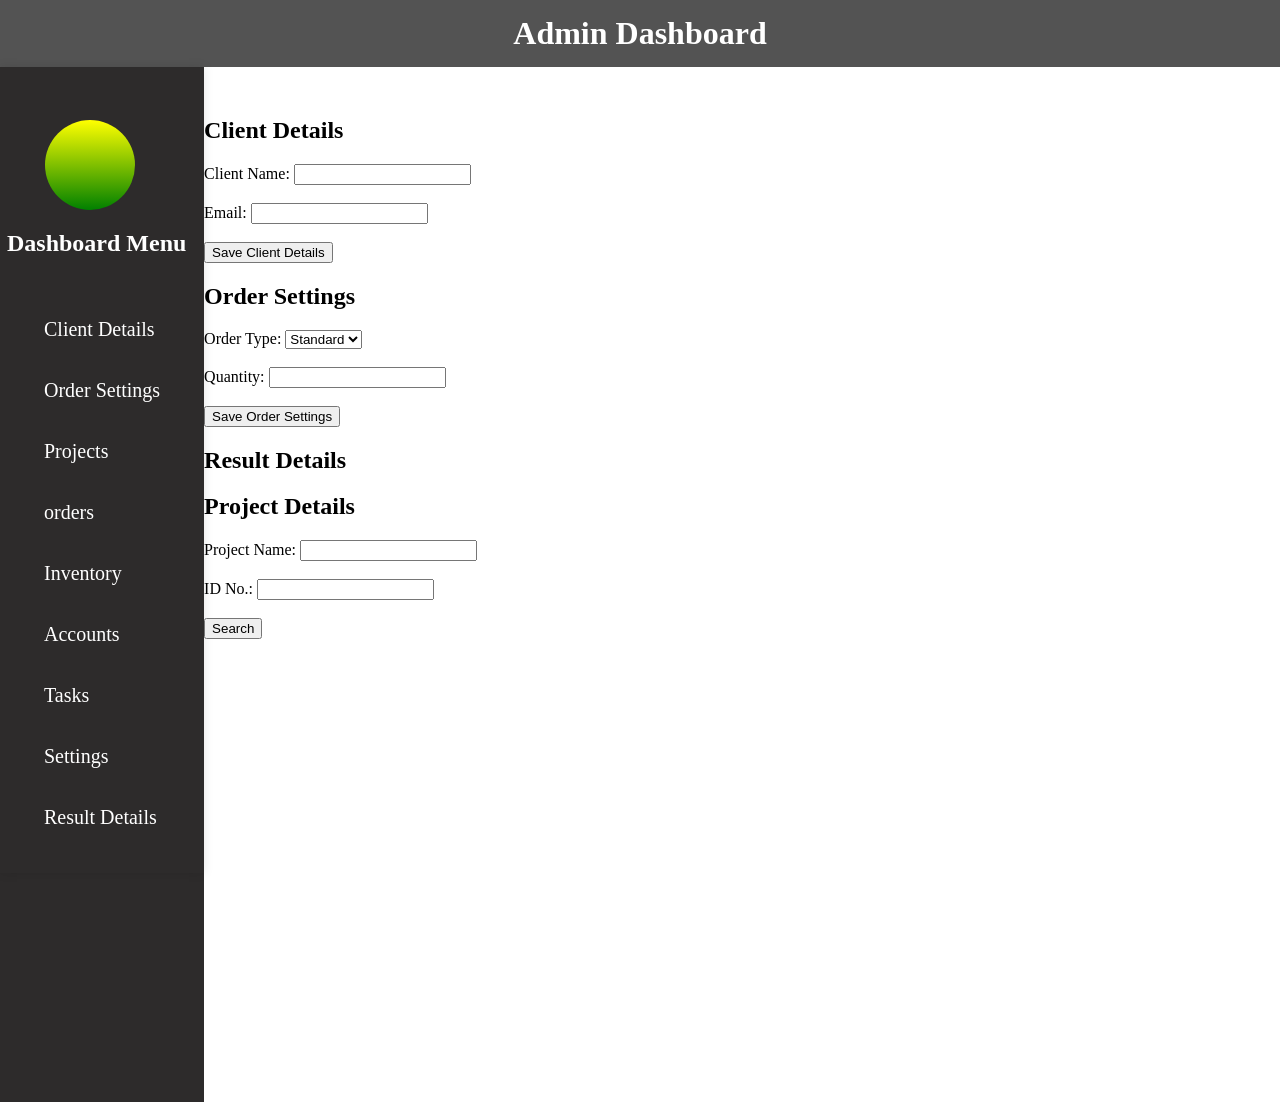
==== Dashboard.html @ ef1d1510 "Add files via upload" ====
<!DOCTYPE html>
<html lang="en">
<head>
<meta charset="UTF-8">
<meta name="viewport" content="width=device-width, initial-scale=1.0">
<title>Dashboard</title>
<style>
    body{
        margin: 0px;
        padding: 0px;
        background-image: url('dashboard image 2.png');
        background-size: cover; 
        background-repeat: no-repeat;
    }
    aside{
        float: left;
        background-color: rgb(45, 43, 43);
        color: white;
        height:115vh;
    }
    aside ul li{
        list-style: none;
        padding: 4px 20px 4px 20px;
        margin: 30px 10px 30px 10px;
    }
    aside ul li:hover{
        background-color: rgb(75,74,74) ;
        scale:1.2;
        transition: scale 1s;
    }
    aside ul li a{
        text-decoration: none;
        color: white;
        font-size: 20px;
    }
    #admin{
        background-color: rgba(0, 0, 0, 0.673);
        color: white;
        padding: 15px;
        margin: 0px;
    }
    .sidebar h2 {
    margin-bottom: 20px;
    font-size: 1.5rem;
    }

    #logo{
        width: 90px;
        height: 90px;
        padding: 0px;
        border-radius: 50%;
        background: linear-gradient(yellow,green);
    }

    .sidebar ul {
    list-style-type: none;
    padding: 7px;
    }

    .sidebar ul li {
    margin-bottom: 10px;
    }
    .sidebar ul li:hover {
        background-color: rgb(75,74,74) ;
        scale:1.2;
        transition: scale 1s;

    }
    .main-content {
    width: 85%;
    padding: 30px;
    
    }

   .content {
    display: block;
   }

   .content_active {
    display: block;
    margin-left: 20px;
   }
   .container {
    display: flex;
    width: 100%;
    max-width: 1200px;
    box-shadow: 0 0 10px rgba(0,0,0,0.1);
    overflow: hidden;
    background-image: url('chartimg.png');
}
   

    
</style>

</head>
<body>
    <center><h1 id="admin">Admin Dashboard</h1></center>
    <aside>
        <div class="container">
            <div class="sidebar">

                
        <ul>
            <li id="logo" style="margin-left:20%;"></li>
                <h2>Dashboard Menu</h2>
            <ul>
                <li><a href="#" id="clientDetails">Client Details</a></li>
                <li><a href="#" id="orderSettings">Order Settings</a></li>
                <li><a href="#" id="project"> Projects </a></li>
                <li><a href="#" id="order"> orders </a></li>
                <li><a href="#" id="inventory"> Inventory </a></li>
                <li><a href="#" id="account"> Accounts </a></li>
                <li><a href="#" id="tasks"> Tasks </a></li>
                <li><a href="#" id="Settings"> Settings</a></li>
                <li><a href="#" id="resultDetails">Result Details</a></li>
            </ul>
        </ul>
    </aside>   
</div>
<div class="main-content">
    <div id="clientDetailsContent" class="content_active">
        <!-- Client Details Form -->
        <h2>Client Details</h2>
        <form id="clientForm">
            <label for="clientName">Client Name:</label>
            <input type="text" id="clientName" name="clientName" required><br><br>
            <label for="clientEmail">Email:</label>
            <input type="email" id="clientEmail" name="clientEmail" required><br><br>
            <button type="submit">Save Client Details</button>
        </form>
    </div>
    <div id="orderSettingsContent" class="content">
        <!-- Order Settings Form -->
        <h2>Order Settings</h2>
        <form id="orderForm">
            <label for="orderType">Order Type:</label>
            <select id="orderType" name="orderType">
                <option value="standard">Standard</option>
                <option value="express">Express</option>
            </select><br><br>
            <label for="orderQuantity">Quantity:</label>
            <input type="number" id="orderQuantity" name="orderQuantity" required><br><br>
            <button type="submit">Save Order Settings</button>
        </form>
    </div>
    <div id="resultDetailsContent" class="content">
        <!-- Result Details Display -->
        <h2>Result Details</h2>
        <div id="resultDisplay">
            <!-- Results will be displayed here dynamically -->
        </div>
    <div id="project" class="content">
                <!-- project Details Form -->
                <h2>Project Details</h2>
                <form id="projectForm">
                <label for="Project">Project Name:</label>
            <input type="text" id="projectName" name="projectName" required><br><br>
            <label for="Projectidno.">ID No.:</label>
            <input type="ID" id="ID" name="idno." required><br><br>
            <button type="submit"> Search </button>    
        </div>
    </div>
</div>
</div> 
  

<script src="crud/Dashboard.js"></script>
</body>
</html>
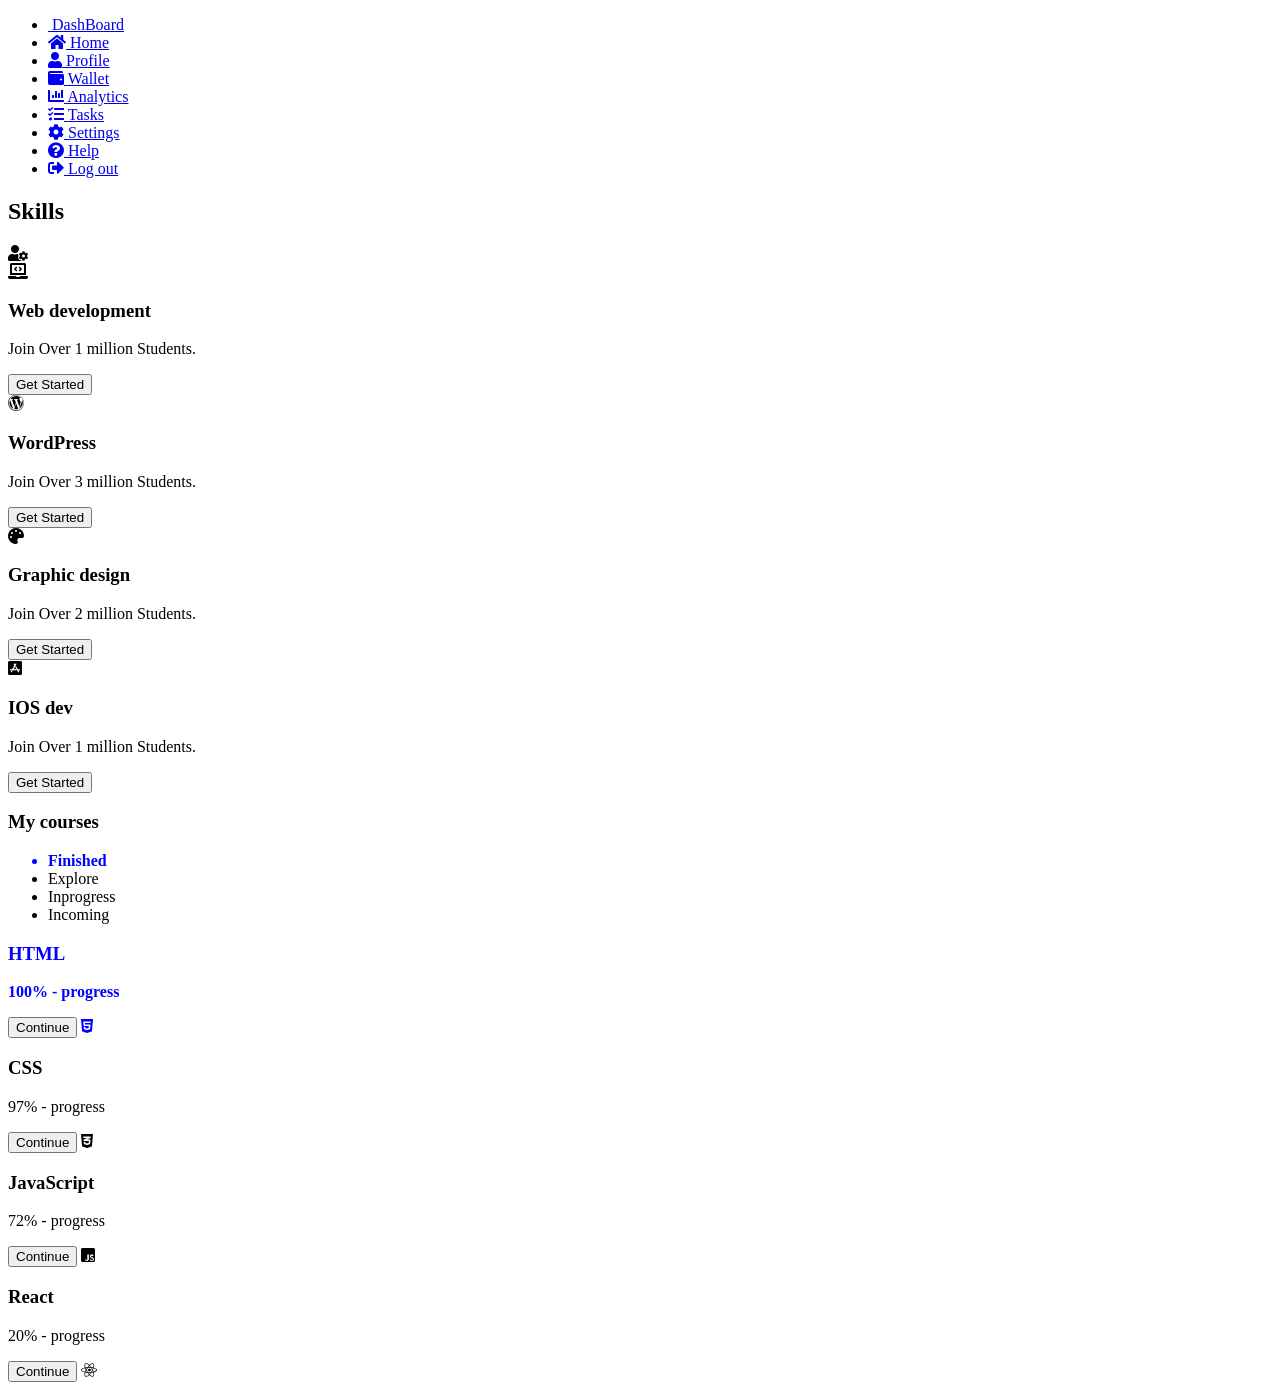
==== commit 01ad7745: "Update Dashboard.html" ====
--- a/Dashboard.html
+++ b/Dashboard.html
@@ -1,170 +1,150 @@
 <!DOCTYPE html>
 <html lang="en">
 <head>
-<meta charset="UTF-8">
-<meta name="viewport" content="width=device-width, initial-scale=1.0">
-<title>Dashboard</title>
-<style>
-    body{
-        margin: 0px;
-        padding: 0px;
-        background-image: url('dashboard image 2.png');
-        background-size: cover; 
-        background-repeat: no-repeat;
+  <meta charset="UTF-8" />
+  <title>Dashboard | RDB</title>
+  <link rel="stylesheet" href="Dashboard.css" />
+  <link rel="stylesheet" href="https://cdnjs.cloudflare.com/ajax/libs/font-awesome/5.15.4/css/all.min.css"/>
+  <style>
+    /* Additional style for demonstration purposes */
+    .active {
+      font-weight: bold;
+      color: blue;
     }
-    aside{
-        float: left;
-        background-color: rgb(45, 43, 43);
-        color: white;
-        height:115vh;
-    }
-    aside ul li{
-        list-style: none;
-        padding: 4px 20px 4px 20px;
-        margin: 30px 10px 30px 10px;
-    }
-    aside ul li:hover{
-        background-color: rgb(75,74,74) ;
-        scale:1.2;
-        transition: scale 1s;
-    }
-    aside ul li a{
-        text-decoration: none;
-        color: white;
-        font-size: 20px;
-    }
-    #admin{
-        background-color: rgba(0, 0, 0, 0.673);
-        color: white;
-        padding: 15px;
-        margin: 0px;
-    }
-    .sidebar h2 {
-    margin-bottom: 20px;
-    font-size: 1.5rem;
-    }
-
-    #logo{
-        width: 90px;
-        height: 90px;
-        padding: 0px;
-        border-radius: 50%;
-        background: linear-gradient(yellow,green);
-    }
-
-    .sidebar ul {
-    list-style-type: none;
-    padding: 7px;
-    }
-
-    .sidebar ul li {
-    margin-bottom: 10px;
-    }
-    .sidebar ul li:hover {
-        background-color: rgb(75,74,74) ;
-        scale:1.2;
-        transition: scale 1s;
-
-    }
-    .main-content {
-    width: 85%;
-    padding: 30px;
-    
-    }
-
-   .content {
-    display: block;
-   }
-
-   .content_active {
-    display: block;
-    margin-left: 20px;
-   }
-   .container {
-    display: flex;
-    width: 100%;
-    max-width: 1200px;
-    box-shadow: 0 0 10px rgba(0,0,0,0.1);
-    overflow: hidden;
-    background-image: url('chartimg.png');
-}
-   
-
-    
-</style>
-
+  </style>
 </head>
 <body>
-    <center><h1 id="admin">Admin Dashboard</h1></center>
-    <aside>
-        <div class="container">
-            <div class="sidebar">
+  <div class="container">
+    <nav>
+      <ul id="navList">
+        <li>
+          <a href="#" class="logo">
+            <img src="rd2.jpg" alt="">
+            <span class="nav-item">DashBoard</span>
+          </a>
+        </li>
+        <li>
+          <a href="#" id="homeLink">
+            <i class="fas fa-home"></i>
+            <span class="nav-item">Home</span>
+          </a>
+        </li>
+        <li>
+          <a href="#" id="profileLink">
+            <i class="fas fa-user"></i>
+            <span class="nav-item">Profile</span>
+          </a>
+        </li>
+        <li>
+          <a href="#" id="walletLink">
+            <i class="fas fa-wallet"></i>
+            <span class="nav-item">Wallet</span>
+          </a>
+        </li>
+        <li>
+          <a href="#" id="analyticsLink">
+            <i class="fas fa-chart-bar"></i>
+            <span class="nav-item">Analytics</span>
+          </a>
+        </li>
+        <li>
+          <a href="#" id="tasksLink">
+            <i class="fas fa-tasks"></i>
+            <span class="nav-item">Tasks</span>
+          </a>
+        </li>
+        <li>
+          <a href="#" id="settingsLink">
+            <i class="fas fa-cog"></i>
+            <span class="nav-item">Settings</span>
+          </a>
+        </li>
+        <li>
+          <a href="#" id="helpLink">
+            <i class="fas fa-question-circle"></i>
+            <span class="nav-item">Help</span>
+          </a>
+        </li>
+        <li>
+          <a href="#" class="logout" id="logoutLink">
+            <i class="fas fa-sign-out-alt"></i>
+            <span class="nav-item">Log out</span>
+          </a>
+        </li>
+      </ul>
+    </nav>
+    <section class="main">
+      <div class="main-top">
+        <h1>Skills</h1>
+        <i class="fas fa-user-cog"></i>
+      </div>
+      <div class="main-skills">
+        <div class="card">
+          <i class="fas fa-laptop-code"></i>
+          <h3>Web development</h3>
+          <p>Join Over 1 million Students.</p>
+          <button>Get Started</button>
+        </div>
+        <div class="card">
+          <i class="fab fa-wordpress"></i>
+          <h3>WordPress</h3>
+          <p>Join Over 3 million Students.</p>
+          <button>Get Started</button>
+        </div>
+        <div class="card">
+          <i class="fas fa-palette"></i>
+          <h3>Graphic design</h3>
+          <p>Join Over 2 million Students.</p>
+          <button>Get Started</button>
+        </div>
+        <div class="card">
+          <i class="fab fa-app-store-ios"></i>
+          <h3>IOS dev</h3>
+          <p>Join Over 1 million Students.</p>
+          <button>Get Started</button>
+        </div>
+      </div>
+      <section class="main-course">
+        <h1>My courses</h1>
+        <div class="course-box">
+          <ul id="courseTabs">
+            <li class="tab active" data-tab="finished">Finished</li>
+            <li class="tab" data-tab="explore">Explore</li>
+            <li class="tab" data-tab="inprogress">Inprogress</li>
+            <li class="tab" data-tab="incoming">Incoming</li>
+          </ul>
+          <div class="course">
+            <div class="box active" data-tab="finished">
+              <h3>HTML</h3>
+              <p id="htmlProgress">100% - progress</p>
+              <button id="htmlContinue">Continue</button>
+              <i class="fab fa-html5 html"></i>
+            </div>
+            <div class="box" data-tab="explore">
+              <h3>CSS</h3>
+              <p id="cssProgress">97% - progress</p>
+              <button id="cssContinue">Continue</button>
+              <i class="fab fa-css3-alt css"></i>
+            </div>
+            <div class="box" data-tab="inprogress">
+              <h3>JavaScript</h3>
+              <p id="jsProgress">72% - progress</p>
+              <button id="jsContinue">Continue</button>
+              <i class="fab fa-js-square js"></i>
+            </div>
+            <div class="box" data-tab="incoming">
+              <h3>React</h3>
+              <p id="reactProgress">20% - progress</p>
+              <button id="reactContinue">Continue</button>
+              <i class="fab fa-react react"></i>
+            </div>
+          </div>
+        </div>
+      </section>
+    </section>
+  </div>
 
-                
-        <ul>
-            <li id="logo" style="margin-left:20%;"></li>
-                <h2>Dashboard Menu</h2>
-            <ul>
-                <li><a href="#" id="clientDetails">Client Details</a></li>
-                <li><a href="#" id="orderSettings">Order Settings</a></li>
-                <li><a href="#" id="project"> Projects </a></li>
-                <li><a href="#" id="order"> orders </a></li>
-                <li><a href="#" id="inventory"> Inventory </a></li>
-                <li><a href="#" id="account"> Accounts </a></li>
-                <li><a href="#" id="tasks"> Tasks </a></li>
-                <li><a href="#" id="Settings"> Settings</a></li>
-                <li><a href="#" id="resultDetails">Result Details</a></li>
-            </ul>
-        </ul>
-    </aside>   
-</div>
-<div class="main-content">
-    <div id="clientDetailsContent" class="content_active">
-        <!-- Client Details Form -->
-        <h2>Client Details</h2>
-        <form id="clientForm">
-            <label for="clientName">Client Name:</label>
-            <input type="text" id="clientName" name="clientName" required><br><br>
-            <label for="clientEmail">Email:</label>
-            <input type="email" id="clientEmail" name="clientEmail" required><br><br>
-            <button type="submit">Save Client Details</button>
-        </form>
-    </div>
-    <div id="orderSettingsContent" class="content">
-        <!-- Order Settings Form -->
-        <h2>Order Settings</h2>
-        <form id="orderForm">
-            <label for="orderType">Order Type:</label>
-            <select id="orderType" name="orderType">
-                <option value="standard">Standard</option>
-                <option value="express">Express</option>
-            </select><br><br>
-            <label for="orderQuantity">Quantity:</label>
-            <input type="number" id="orderQuantity" name="orderQuantity" required><br><br>
-            <button type="submit">Save Order Settings</button>
-        </form>
-    </div>
-    <div id="resultDetailsContent" class="content">
-        <!-- Result Details Display -->
-        <h2>Result Details</h2>
-        <div id="resultDisplay">
-            <!-- Results will be displayed here dynamically -->
-        </div>
-    <div id="project" class="content">
-                <!-- project Details Form -->
-                <h2>Project Details</h2>
-                <form id="projectForm">
-                <label for="Project">Project Name:</label>
-            <input type="text" id="projectName" name="projectName" required><br><br>
-            <label for="Projectidno.">ID No.:</label>
-            <input type="ID" id="ID" name="idno." required><br><br>
-            <button type="submit"> Search </button>    
-        </div>
-    </div>
-</div>
-</div> 
+  <script src="Dashboard.js"></script>
   
-
-<script src="crud/Dashboard.js"></script>
 </body>
 </html>
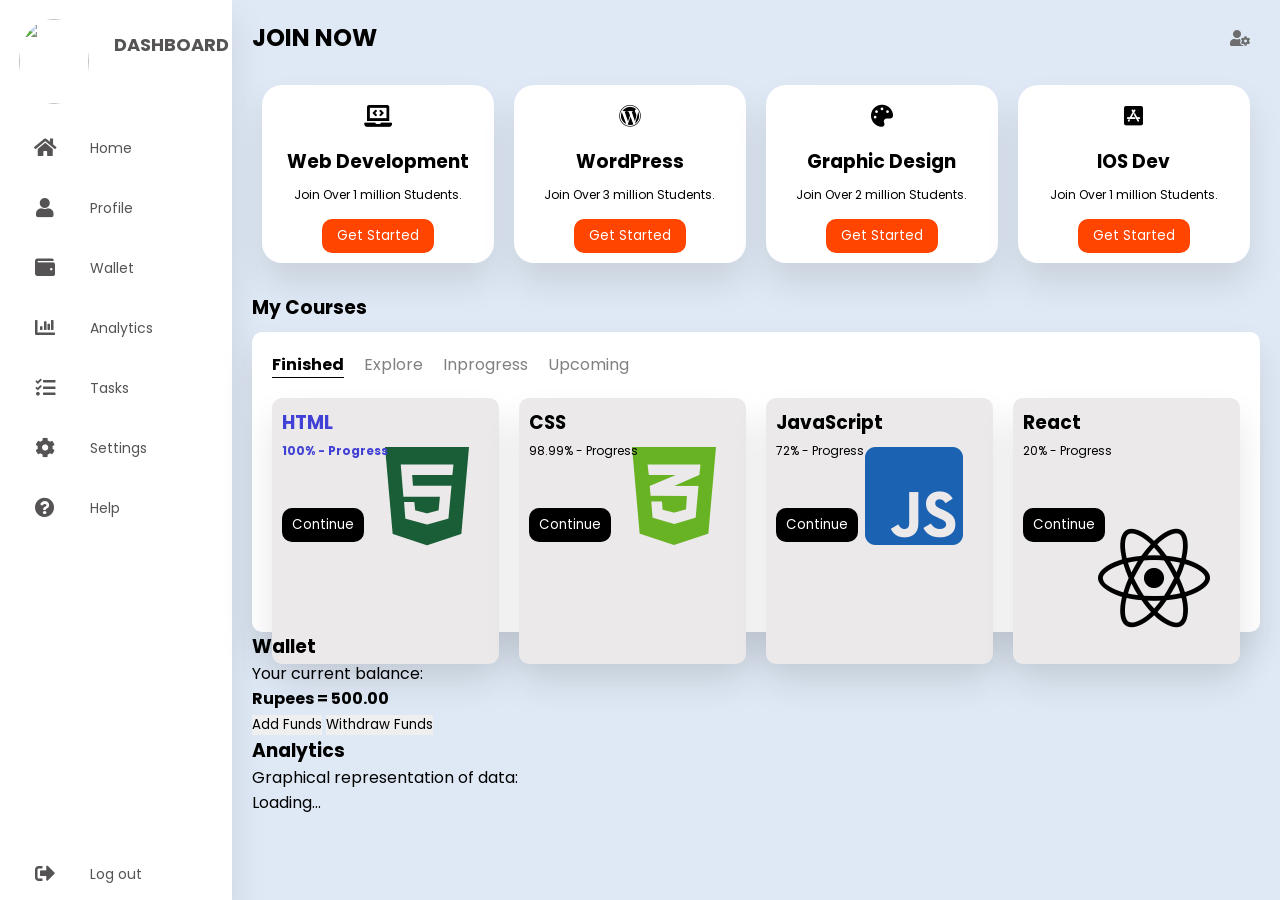
==== commit 76ef0972: "Update Dashboard.html" ====
--- a/Dashboard.html
+++ b/Dashboard.html
@@ -6,10 +6,9 @@
   <link rel="stylesheet" href="Dashboard.css" />
   <link rel="stylesheet" href="https://cdnjs.cloudflare.com/ajax/libs/font-awesome/5.15.4/css/all.min.css"/>
   <style>
-    /* Additional style for demonstration purposes */
     .active {
       font-weight: bold;
-      color: blue;
+      color: rgb(65, 65, 213);
     }
   </style>
 </head>
@@ -75,7 +74,7 @@
     </nav>
     <section class="main">
       <div class="main-top">
-        <h1>Skills</h1>
+        <h1>JOIN NOW</h1>
         <i class="fas fa-user-cog"></i>
       </div>
       <div class="main-skills">
@@ -111,37 +110,63 @@
             <li class="tab active" data-tab="finished">Finished</li>
             <li class="tab" data-tab="explore">Explore</li>
             <li class="tab" data-tab="inprogress">Inprogress</li>
-            <li class="tab" data-tab="incoming">Incoming</li>
+            <li class="tab" data-tab="incoming">Upcoming</li>
           </ul>
           <div class="course">
             <div class="box active" data-tab="finished">
               <h3>HTML</h3>
-              <p id="htmlProgress">100% - progress</p>
+              <p id="htmlProgress">100% - progress </p>
               <button id="htmlContinue">Continue</button>
               <i class="fab fa-html5 html"></i>
             </div>
             <div class="box" data-tab="explore">
               <h3>CSS</h3>
-              <p id="cssProgress">97% - progress</p>
+              <p id="cssProgress">98.99% - progress </p>
               <button id="cssContinue">Continue</button>
               <i class="fab fa-css3-alt css"></i>
             </div>
             <div class="box" data-tab="inprogress">
               <h3>JavaScript</h3>
-              <p id="jsProgress">72% - progress</p>
+              <p id="jsProgress">72% - progress </p>
               <button id="jsContinue">Continue</button>
               <i class="fab fa-js-square js"></i>
             </div>
             <div class="box" data-tab="incoming">
               <h3>React</h3>
-              <p id="reactProgress">20% - progress</p>
+              <p id="reactProgress">20% - progress </p>
               <button id="reactContinue">Continue</button>
               <i class="fab fa-react react"></i>
             </div>
           </div>
         </div>
+        </section>
+   <!--  FOR WALLET   -->  
+
+      <section class="main-wallet">
+        <h1>Wallet</h1>
+        <div class="wallet-info">
+          <p>Your current balance:</p>
+         <b><p id="walletAmount">Rupees = 500.00 </p></b> 
+        </div>
+        <div class="wallet-actions">
+          <button id="addFundsButton" class="wallet-button">Add Funds</button>
+          <button id="withdrawFundsButton" class="wallet-button">Withdraw Funds</button>
+        </div>
       </section>
-    </section>
+
+      <!-- Analytics Section -->
+
+ <section class="main-analytics">
+  <h1>Analytics</h1>
+  <div class="analytics-info">
+    <p>Graphical representation of data:</p>
+    <div id="analyticsGraph" class="analytics-graph">
+    <p>Loading...</p>
+    </div>
+  </div>
+</section>
+
+</section>
   </div>
 
   <script src="Dashboard.js"></script>
--- a/Dashboard.css
+++ b/Dashboard.css
@@ -0,0 +1,192 @@
+/* <span style="font-family: verdana, geneva, sans-serif;"> import google fonts */
+@import url("https://fonts.googleapis.com/css2?family=Poppins:wght@400;500;600;700");
+*{
+  margin: 0;
+  padding: 0;
+  outline: none;
+  border: none;
+  text-decoration: none;
+  box-sizing: border-box;
+  font-family: "Poppins", sans-serif;
+}
+body{
+  background: #dfe9f5;
+}
+.container{
+  display: flex;
+}
+nav{
+  position: relative;
+  top: 0;
+  bottom: 0;
+  height: 100vh;
+  left: 0;
+  background: #fff;
+  width: 285px;
+  overflow: hidden;
+  box-shadow: 0 20px 35px rgba(0, 0, 0, 0.1);
+}
+.logo{
+  text-align: center;
+  display: flex;
+  margin: 9px 0 0 9px;
+}
+.logo img{
+  width: 70px;
+  height: 85px;
+  border-radius: 50%;
+}
+.logo span{
+  font-weight: bold;
+  padding-left: 15px;
+  font-size: 18px;
+  text-transform: uppercase;
+}
+a{
+  position: relative;
+  color: rgb(85, 83, 83);
+  font-size: 14px;
+  display: table;
+  width: 280px;
+  padding: 10px;
+}
+nav .fas{
+  position: relative;
+  width: 70px;
+  height: 40px;
+  top: 14px;
+  font-size: 20px;
+  text-align: center;
+}
+.nav-item{
+  position: relative;
+  top: 12px;
+  margin-left: 10px;
+}
+a:hover{
+  background: #eee;
+}
+.logout{
+  position: absolute;
+  bottom: 0;
+}
+/* Main Section */
+.main{
+  position: relative;
+  padding: 20px;
+  width: 100%;
+}
+.main-top{
+  display: flex;
+  width: 100%;
+}
+.main-top i{
+  position: absolute;
+  right: 0;
+  margin: 10px 30px;
+  color: rgb(110, 109, 109);
+  cursor: pointer;
+}
+.main-skills{
+  display: flex;
+  margin-top: 20px;
+}
+.main-skills .card{
+  width: 25%;
+  margin: 10px;
+  background: #fff;
+  text-align: center;
+  border-radius: 20px;
+  padding: 10px;
+  box-shadow: 0 20px 35px rgba(0, 0, 0, 0.1);
+}
+.main-skills .card h3{
+  margin: 10px;
+  text-transform: capitalize;
+}
+.main-skills .card p{
+  font-size: 12px;
+}
+.main-skills .card button{
+  background: orangered;
+  color: #fff;
+  padding: 7px 15px;
+  border-radius: 10px;
+  margin-top: 15px;
+  cursor: pointer;
+}
+.main-skills .card button:hover{
+  background: rgba(223, 70, 15, 0.856);
+}
+.main-skills .card i{
+  font-size: 22px;
+  padding: 10px;
+}
+/* Courses */
+.main-course{
+  margin-top:20px ;
+  text-transform: capitalize;
+}
+.course-box{
+  width: 100%;
+  height: 300px;
+  padding: 10px 10px 30px 10px;
+  margin-top: 10px;
+  background: #fff;
+  border-radius: 10px;
+  box-shadow: 0 20px 35px rgba(0, 0, 0, 0.1);
+}
+.course-box ul{
+  list-style: none;
+  display: flex;
+}
+.course-box ul li{
+  margin: 10px;
+  color: gray;
+  cursor: pointer;
+}
+.course-box ul .active{
+  color: #000;
+  border-bottom: 1px solid #000;
+}
+.course-box .course{
+  display: flex;
+}
+.box{
+  width: 33%;
+  padding: 10px;
+  margin: 10px;
+  border-radius: 10px;
+  background: rgb(235, 233, 233);
+  box-shadow: 0 20px 35px rgba(0, 0, 0, 0.1);
+}
+.box p{
+  font-size: 12px;
+  margin-top: 5px;
+}
+.box button{
+  background: #000;
+  color: #fff;
+  padding: 7px 10px;
+  border-radius: 10px;
+  margin-top: 3rem;
+  cursor: pointer;
+}
+.box button:hover{
+  background: rgba(0, 0, 0, 0.842);
+}
+.box i{
+  font-size: 7rem;
+  float: right;
+  margin: -20px 20px 20px 0;
+}
+.html{
+  color: rgb(25, 94, 54);
+}
+.css{
+  color: rgb(104, 179, 35);
+}
+.js{
+  color: rgb(28, 98, 179);
+}
+  /* </span> */
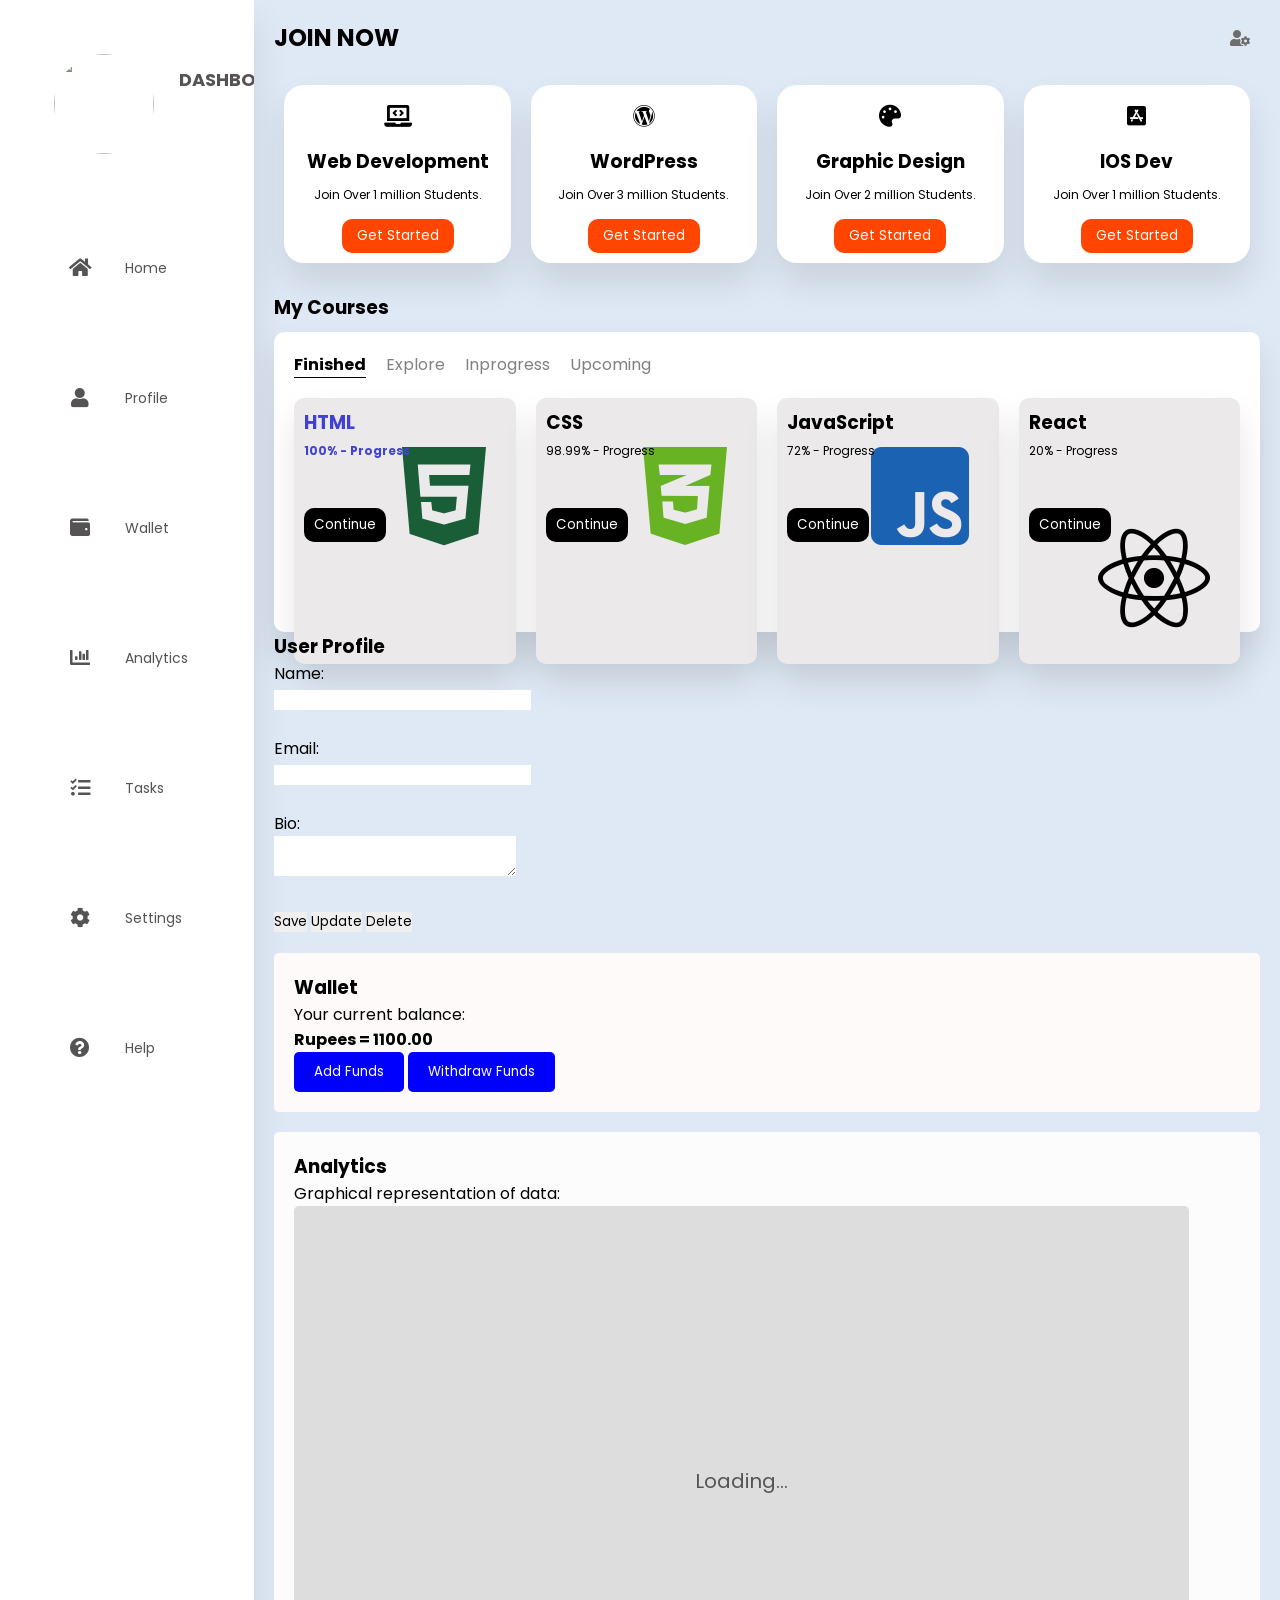
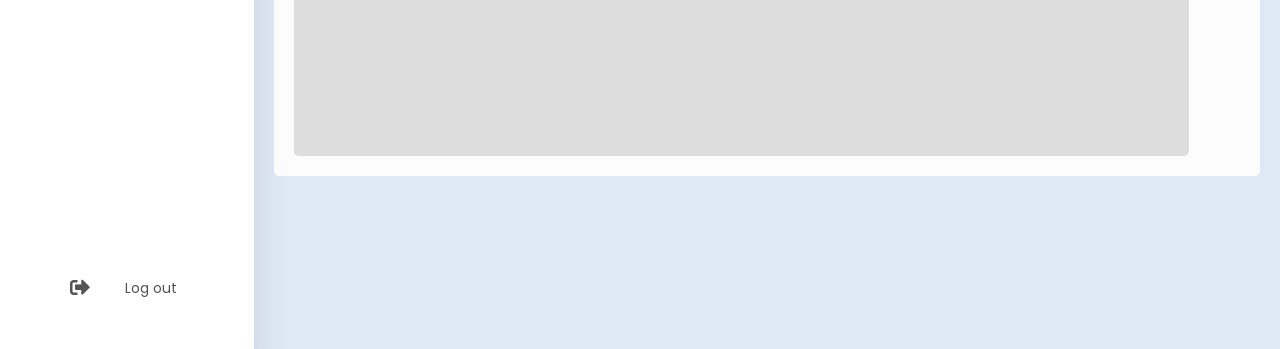
==== commit 52820c46: "Dashboard.html" ====
--- a/Dashboard.html
+++ b/Dashboard.html
@@ -103,6 +103,12 @@
           <button>Get Started</button>
         </div>
       </div>
+
+
+        <!--Profile Section -->
+        
+        
+        <!--MY COURSE SECTION-->
       <section class="main-course">
         <h1>My courses</h1>
         <div class="course-box">
@@ -140,6 +146,27 @@
           </div>
         </div>
         </section>
+
+     <!--MY PROFILE SECTION--> 
+
+        <section class="main-profile">
+          <h1>User Profile</h1>
+          <form id="profileForm">
+            <label for="name">Name:</label><br>
+            <input type="text" id="name" name="name" required><br><br>
+        
+            <label for="email">Email:</label><br>
+            <input type="email" id="email" name="email" required><br><br>
+        
+            <label for="bio">Bio:</label><br>
+            <textarea id="bio" name="bio"></textarea><br><br>
+        
+            <button type="submit" id="saveProfile">Save</button>
+            <button type="submit" id="updateProfile">Update</button>
+            <button type="click" id="deleteProfile">Delete</button>
+          </form>
+        </section>
+
    <!--  FOR WALLET   -->  
 
       <section class="main-wallet">
--- a/Dashboard.css
+++ b/Dashboard.css
@@ -1,4 +1,3 @@
-/* <span style="font-family: verdana, geneva, sans-serif;"> import google fonts */
 @import url("https://fonts.googleapis.com/css2?family=Poppins:wght@400;500;600;700");
 *{
   margin: 0;
@@ -19,10 +18,10 @@
   position: relative;
   top: 0;
   bottom: 0;
-  height: 100vh;
+  height: 216.5vh;
   left: 0;
   background: #fff;
-  width: 285px;
+  width: 320px;
   overflow: hidden;
   box-shadow: 0 20px 35px rgba(0, 0, 0, 0.1);
 }
@@ -32,9 +31,9 @@
   margin: 9px 0 0 9px;
 }
 .logo img{
-  width: 70px;
-  height: 85px;
-  border-radius: 50%;
+  width: 100px;
+  height: 100px;
+  border-radius: 60%;
 }
 .logo span{
   font-weight: bold;
@@ -48,7 +47,7 @@
   font-size: 14px;
   display: table;
   width: 280px;
-  padding: 10px;
+  padding: 45px;
 }
 nav .fas{
   position: relative;
@@ -189,4 +188,79 @@
 .js{
   color: rgb(28, 98, 179);
 }
-  /* </span> */
+
+/* Additional CSS for Wallet section */
+
+/* Wallet section styles */
+.main-wallet {
+  margin-top: 20px;
+  padding: 20px;
+  background-color: #fffafa;
+  border-radius: 5px;
+}
+
+.wallet-title {
+  font-size: 24px;
+  margin-bottom: 10px;
+}
+
+.wallet-amount {
+  font-size: 18px;
+  color: green;
+  margin-bottom: 15px;
+}
+
+.wallet-buttons {
+  display: flex;
+  justify-content: space-between;
+}
+
+.wallet-button {
+  padding: 10px 20px;
+  background-color: blue;
+  color: white;
+  border: none;
+  border-radius: 5px;
+  cursor: pointer;
+}
+
+.wallet-button:hover {
+  background-color: darkblue;
+}
+
+/* Additional CSS for Analytics section */
+
+/* Analytics section styles */
+.main-analytics {
+  margin-top: 20px;
+  padding: 20px;
+  background-color: #fcfcfc;
+  border-radius: 5px;
+}
+
+.analytics-title {
+  font-size: 24px;
+  margin-bottom: 10px;
+}
+
+.analytics-graph {
+  height: 550px; 
+  background-color: #ddd;
+  border-radius: 5px;
+  display: flex;
+  justify-content: center;
+  align-items: center;
+  font-size: 20px;
+  color: #555;
+}
+.analytics-graph{
+  background-image: url('chart img other.png');
+  width: 895px;
+  
+}
+
+.analytics-graph p {
+  margin: 0;
+}
+
+
